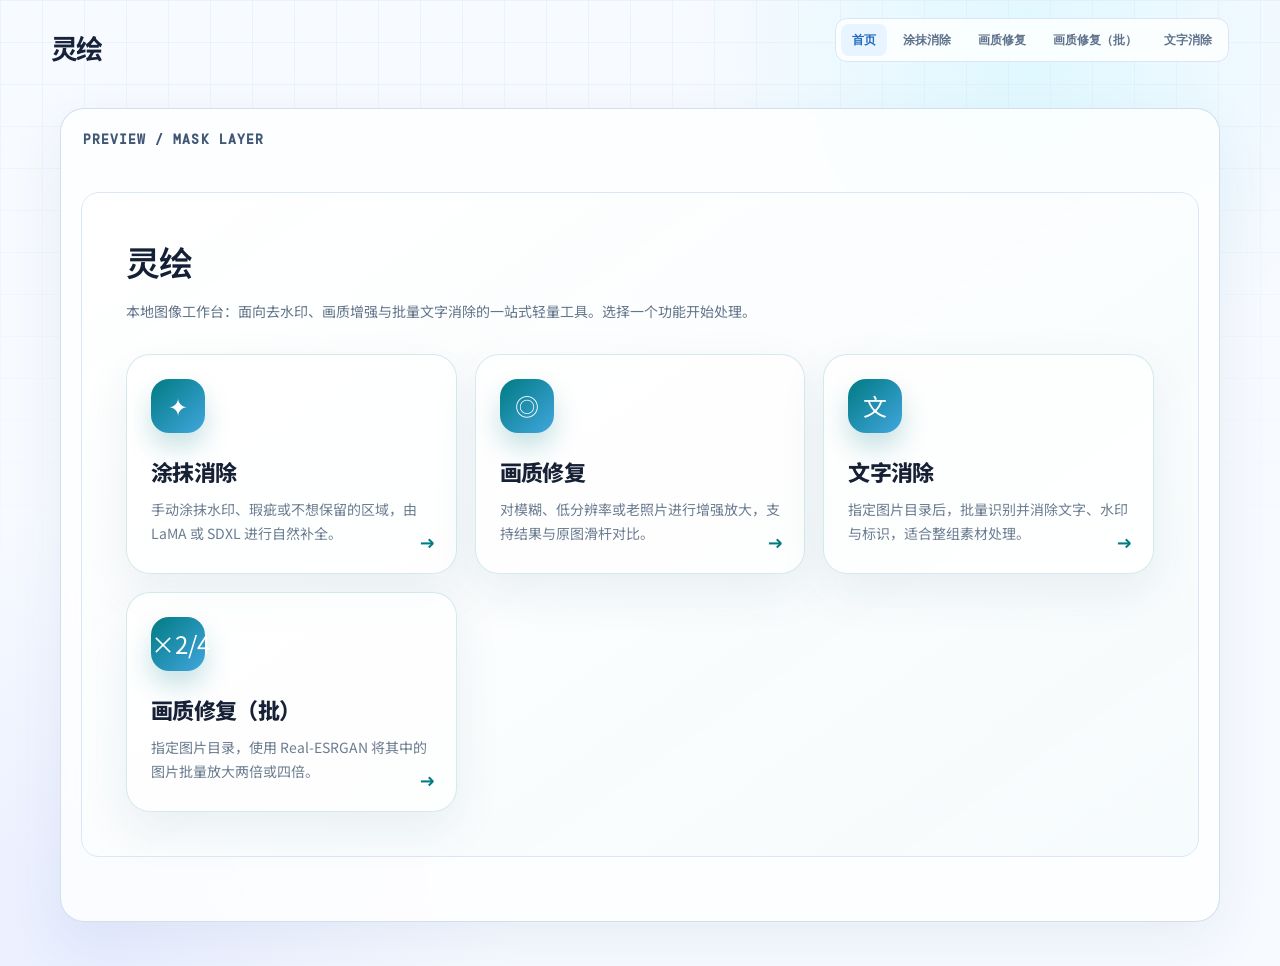
==== app/static/index.html @ d155ec32 "[feature] update Web dev" ====
<!doctype html><html lang="zh-CN"><head><meta charset="utf-8"><meta name="viewport" content="width=device-width,initial-scale=1"><title>本地图像工作台</title><style>
*{box-sizing:border-box}body{margin:0;background:#111827;color:#e5e7eb;font:14px system-ui,sans-serif}.app{max-width:1440px;margin:auto;padding:24px}h1{margin:0 0 4px}p{color:#9ca3af}.grid{display:grid;grid-template-columns:290px 1fr;gap:20px}.panel,.stage{background:#1f2937;border:1px solid #374151;border-radius:12px;padding:16px}label{display:block;margin:14px 0 6px;font-weight:600}select,input,button{width:100%;padding:9px;border-radius:7px;border:1px solid #4b5563;background:#111827;color:inherit}button{background:#2563eb;border:0;font-weight:700;cursor:pointer;margin-top:14px}button.secondary{background:#374151}.tools{display:grid;grid-template-columns:repeat(3,1fr);gap:6px}.tools button{margin:0;background:#374151}.tools button.active{background:#2563eb}.canvas-wrap{position:relative;min-height:500px;display:grid;place-items:center;background:#111827;border-radius:8px;overflow:auto}canvas{max-width:100%;max-height:70vh;touch-action:none}#mask{position:absolute}#empty{color:#6b7280}.row{display:flex;gap:8px}.row>*{flex:1}#status{min-height:20px;color:#93c5fd;margin-top:12px}.download{display:none;text-align:center;text-decoration:none;color:white;background:#059669;padding:9px;border-radius:7px;margin-top:10px}@media(max-width:760px){.grid{grid-template-columns:1fr}.canvas-wrap{min-height:350px}}
</style></head><body><main class="app"><h1>本地图像工作台</h1><p>涂抹去水印 · AI 图像修复</p><div class="grid"><aside class="panel"><label>图片</label><input id="file" type="file" accept="image/*"><label>功能</label><select id="task"><option value="inpaint">水印消除</option><option value="restore">画质修复</option></select><section id="inpaintOptions"><label>消除模型</label><select id="inpaintModel"><option value="simple-lama">simple-lama-inpainting</option><option value="sdxl">SDXL Inpainting 0.1</option></select><label>涂抹工具</label><div class="tools"><button class="active" data-tool="brush">橡皮擦</button><button data-tool="circle">圆形</button><button data-tool="rect">长方形</button></div><label>橡皮擦大小 <span id="sizeValue">36</span> px</label><input id="size" type="range" min="4" max="160" value="36"><label>SDXL 提示词（可选）</label><input id="prompt" placeholder="如：clean wall texture"><label>SDXL 步数</label><input id="steps" type="number" min="1" max="50" value="25"><button id="clear" class="secondary">清除遮罩</button></section><section id="restoreOptions" hidden><label>修复模型</label><select id="restoreModel"><option value="realesrgan">Real-ESRGAN</option><option value="gfpgan">GFPGAN（人像）</option></select><label>放大倍率</label><select id="scale"><option value="4" selected>4×</option><option value="8">8×</option></select></section><button id="run">开始处理</button><a id="download" class="download" download="result.png">下载结果</a><div id="status"></div></aside><section class="stage"><div class="canvas-wrap" id="wrap"><span id="empty">请选择一张图片</span><canvas id="image"></canvas><canvas id="mask"></canvas></div></section></div></main><script>
const $=id=>document.getElementById(id),img=$('image'),mask=$('mask'),ictx=img.getContext('2d'),mctx=mask.getContext('2d');let file,tool='brush',drawing=false,start,last,ratio=1;
$('file').onchange=e=>{file=e.target.files[0];if(!file)return;let i=new Image;i.onload=()=>{ratio=Math.min(1,1200/i.width);[img,mask].forEach(c=>{c.width=i.width*ratio;c.height=i.height*ratio});ictx.drawImage(i,0,0,img.width,img.height);mctx.clearRect(0,0,mask.width,mask.height);$('empty').hidden=true};i.src=URL.createObjectURL(file)};
document.querySelectorAll('[data-tool]').forEach(b=>b.onclick=()=>{tool=b.dataset.tool;document.querySelectorAll('[data-tool]').forEach(x=>x.classList.toggle('active',x===b))});$('size').oninput=e=>$('sizeValue').textContent=e.target.value;$('clear').onclick=()=>mctx.clearRect(0,0,mask.width,mask.height);
function pos(e){let r=mask.getBoundingClientRect(),p=e.touches?e.touches[0]:e;return{x:(p.clientX-r.left)*mask.width/r.width,y:(p.clientY-r.top)*mask.height/r.height}}function paint(a,b){mctx.strokeStyle='white';mctx.lineWidth=+$('size').value;mctx.lineCap='round';mctx.beginPath();mctx.moveTo(a.x,a.y);mctx.lineTo(b.x,b.y);mctx.stroke()}
mask.onpointerdown=e=>{if(!file)return;drawing=true;start=last=pos(e);mask.setPointerCapture(e.pointerId)};mask.onpointermove=e=>{if(!drawing)return;let p=pos(e);if(tool==='brush'){paint(last,p);last=p}};mask.onpointerup=e=>{if(!drawing)return;drawing=false;let p=pos(e);mctx.fillStyle='white';if(tool==='circle'){let r=Math.hypot(p.x-start.x,p.y-start.y);mctx.beginPath();mctx.arc(start.x,start.y,r,0,Math.PI*2);mctx.fill()}if(tool==='rect')mctx.fillRect(Math.min(start.x,p.x),Math.min(start.y,p.y),Math.abs(p.x-start.x),Math.abs(p.y-start.y))};
$('task').onchange=()=>{$('inpaintOptions').hidden=$('task').value!=='inpaint';$('restoreOptions').hidden=$('task').value!=='restore'};$('run').onclick=async()=>{if(!file)return $('status').textContent='请先选择图片';let fd=new FormData,task=$('task').value;fd.append('image',file);let url='/api/'+task;if(task==='inpaint'){fd.append('model',$('inpaintModel').value);fd.append('mask',mask.toDataURL('image/png'));fd.append('prompt',$('prompt').value);fd.append('steps',$('steps').value)}else{fd.append('model',$('restoreModel').value);fd.append('scale',$('scale').value)}$('status').textContent='正在处理，请稍候…';$('download').style.display='none';try{let r=await fetch(url,{method:'POST',body:fd});if(!r.ok)throw Error(await readErrorMessage(r));let blob=await r.blob(),u=URL.createObjectURL(blob),out=new Image;out.onload=()=>{[img,mask].forEach(c=>{c.width=out.width;c.height=out.height});ictx.drawImage(out,0,0);mctx.clearRect(0,0,mask.width,mask.height)};out.src=u;$('download').href=u;$('download').style.display='block';$('status').textContent='处理完成'}catch(e){$('status').textContent='失败：'+e.message}};
</script></body></html>

<style>
@import url('https://fonts.googleapis.com/css2?family=DM+Mono:wght@400;500&family=Noto+Sans+SC:wght@400;500;600;700&family=Space+Grotesk:wght@500;600;700&display=swap');
:root{--ink:#17233a;--muted:#75829a;--line:#dbe5f2;--paper:#f7faff;--blue:#3b82f6;--deep:#2454ba}body{background:radial-gradient(circle at 80% 6%,#dff8ff 0,transparent 21rem),radial-gradient(circle at 7% 97%,#e9eeff 0,transparent 27rem),var(--paper);color:var(--ink);font:14px 'Noto Sans SC',system-ui,sans-serif}body:before{content:'';position:fixed;inset:0;z-index:-1;opacity:.35;background-image:linear-gradient(#d7e3f2 1px,transparent 1px),linear-gradient(90deg,#d7e3f2 1px,transparent 1px);background-size:42px 42px;mask-image:linear-gradient(#000,transparent 70%)}.app{position:relative;max-width:1540px;padding:34px clamp(18px,4vw,64px) 44px}.app:before{content:'修复舱';position:absolute;top:28px;left:clamp(18px,4vw,64px);font:700 27px 'Space Grotesk','Noto Sans SC';letter-spacing:-.065em;color:var(--ink)}.app:after{content:'LOCAL IMAGE LAB  /  GPU READY';position:absolute;top:61px;left:clamp(18px,4vw,64px);font:500 10px 'DM Mono';letter-spacing:.15em;color:#6b84a4}.app>h1,.app>p{display:none}.grid{grid-template-columns:314px minmax(0,1fr);gap:24px;margin-top:74px}.panel,.stage{background:rgba(255,255,255,.78);border:1px solid rgba(206,220,239,.9);box-shadow:0 18px 55px rgba(50,89,138,.08);backdrop-filter:blur(16px)}.panel{padding:22px;border-radius:20px}.panel:before{content:'CONTROL DECK  ·  图像修复';display:block;padding-bottom:16px;border-bottom:1px solid var(--line);color:#405775;font:600 12px 'DM Mono';letter-spacing:.09em}.stage{padding:20px;border-radius:24px;min-height:650px}.stage:before{content:'PREVIEW / MASK LAYER';display:block;margin:2px 2px 17px;color:#405775;font:600 13px 'DM Mono';letter-spacing:.08em}label{margin:18px 0 8px;color:#3e4f69;font-size:12px}select,input,button{height:40px;border:1px solid #d7e2ef;border-radius:10px;background:#fff;color:var(--ink);padding:0 11px}select:focus,input:focus{outline:0;border-color:#73b6f5;box-shadow:0 0 0 3px #76bcf525}input[type=file]{padding:8px 10px;font-size:12px;color:#60718b}input[type=file]::file-selector-button{border:0;border-radius:6px;background:#eaf4ff;color:#2c6fc0;padding:4px 8px;margin-right:8px;font:600 11px 'Noto Sans SC'}.tools{gap:6px}.tools button{height:42px;margin:0;background:#fff;color:#66768e;border:1px solid #dbe5f0}.tools button.active{border-color:#8fc9f8;background:linear-gradient(135deg,#ebf8ff,#eef3ff);color:var(--deep);box-shadow:inset 0 0 0 1px #c9eaff}button{height:46px;margin-top:22px;border:0;background:linear-gradient(105deg,#2166dc,#3c9bea);box-shadow:0 10px 20px #2685dc3b;transition:.18s}button:hover{transform:translateY(-1px)}button.secondary{height:37px;margin-top:15px;background:transparent;border:1px solid #d8e4f1;color:#64748b;box-shadow:none}.canvas-wrap{min-height:570px;padding:25px;isolation:isolate;border:1px solid #dbe7f4;border-radius:17px;background:radial-gradient(circle at 50% 48%,#fff 0,#f1f8ff 90%)}.canvas-wrap:before{content:'';z-index:-1;position:absolute;width:min(82%,760px);aspect-ratio:1.5;border:1px solid #85cef0;border-radius:48%;box-shadow:0 0 0 12px #b9e6fa24,0 0 45px #67cbed45;transform:rotate(-8deg);opacity:.62}.canvas-wrap:after{content:'';z-index:-1;position:absolute;width:55%;aspect-ratio:1.6;border-top:1px solid #7596f1;border-radius:50%;transform:rotate(14deg);opacity:.7}canvas{box-shadow:0 12px 36px #345a8030}#empty{display:flex;flex-direction:column;align-items:center;gap:11px;color:#7e91aa;font-size:13px}#empty:before{content:'＋';display:grid;place-items:center;width:44px;height:44px;border:1px solid #a9d4f0;border-radius:50%;background:#f9fdff;color:#3183d8;font:300 29px 'Space Grotesk'}#status{color:#427cbd;font-size:12px}.download{border-radius:10px;background:#e6faf5;color:#078365;box-shadow:none}@media(max-width:760px){.grid{grid-template-columns:1fr;margin-top:70px}.stage{min-height:auto}.canvas-wrap{min-height:380px}.app:before{top:20px}.app:after{top:53px}}@media(prefers-reduced-motion:no-preference){.canvas-wrap:before{animation:orbit 15s ease-in-out infinite alternate}@keyframes orbit{to{transform:rotate(4deg) scale(1.04)}}}
</style>
<style>#mask,#guide{max-width:none!important;max-height:none!important}#mask{filter:grayscale(1) brightness(.5);opacity:.56}#guide{position:absolute;z-index:3;pointer-events:none;box-shadow:none}</style>
<script>const guide=document.createElement('canvas'),gctx=guide.getContext('2d');guide.id='guide';mask.after(guide);function syncLayers(){if(!img.width)return;const left=img.offsetLeft,top=img.offsetTop,width=img.clientWidth,height=img.clientHeight;[mask,guide].forEach(c=>{c.style.left=left+'px';c.style.top=top+'px';c.style.width=width+'px';c.style.height=height+'px'});guide.width=mask.width;guide.height=mask.height}function clearGuide(){gctx.clearRect(0,0,guide.width,guide.height)}function drawGuide(point){clearGuide();gctx.save();gctx.setLineDash([7,5]);gctx.lineWidth=2;gctx.strokeStyle='rgba(44,94,146,.95)';if(tool==='circle'){gctx.beginPath();gctx.arc(start.x,start.y,Math.hypot(point.x-start.x,point.y-start.y),0,Math.PI*2);gctx.stroke()}else if(tool==='rect')gctx.strokeRect(Math.min(start.x,point.x),Math.min(start.y,point.y),Math.abs(point.x-start.x),Math.abs(point.y-start.y));gctx.restore()}function commitShape(point){mctx.fillStyle='white';if(tool==='circle'){mctx.beginPath();mctx.arc(start.x,start.y,Math.hypot(point.x-start.x,point.y-start.y),0,Math.PI*2);mctx.fill()}else if(tool==='rect')mctx.fillRect(Math.min(start.x,point.x),Math.min(start.y,point.y),Math.abs(point.x-start.x),Math.abs(point.y-start.y))}$('file').onchange=e=>{file=e.target.files[0];if(!file)return;const source=new Image;source.onload=()=>{ratio=Math.min(1,1200/source.width);[img,mask].forEach(c=>{c.width=source.width*ratio;c.height=source.height*ratio});ictx.drawImage(source,0,0,img.width,img.height);mctx.clearRect(0,0,mask.width,mask.height);$('empty').hidden=true;requestAnimationFrame(syncLayers)};source.src=URL.createObjectURL(file)};mask.onpointerdown=e=>{if(!file)return;syncLayers();drawing=true;start=last=pos(e);mask.setPointerCapture(e.pointerId)};mask.onpointermove=e=>{if(!drawing)return;const point=pos(e);if(tool==='brush'){paint(last,point);last=point}else drawGuide(point)};mask.onpointerup=e=>{if(!drawing)return;drawing=false;const point=pos(e);if(tool!=='brush')commitShape(point);clearGuide()};mask.onpointercancel=()=>{drawing=false;clearGuide()};$('clear').addEventListener('click',clearGuide);window.addEventListener('resize',syncLayers);new ResizeObserver(syncLayers).observe(img);</script>
<style>.top-nav{position:fixed;z-index:20;top:18px;right:clamp(18px,4vw,64px);display:flex;gap:5px;padding:5px;border:1px solid #dce6f3;border-radius:12px;background:#ffffffc9;backdrop-filter:blur(12px)}.top-nav button{width:auto;height:32px;margin:0;padding:0 11px;border-radius:8px;background:transparent;box-shadow:none;color:#60738d;font-size:12px}.top-nav button.active{background:#e8f4ff;color:#246bc2}.stage>#file{display:block;width:100%;max-width:320px;margin:0 0 14px}.panel>label:first-child{display:none}.batch-view{display:none;max-width:650px;margin:44px auto;padding:28px;border:1px solid #dbe7f4;border-radius:18px;background:#fff}.batch-view h2{margin:0 0 8px;font:600 25px 'Space Grotesk','Noto Sans SC'}.batch-view p{color:#71839b;line-height:1.7}.batch-view label{display:block}.batch-view button{width:100%}.text-mode .panel{display:none}.text-mode .grid{grid-template-columns:1fr}.text-mode .canvas-wrap{display:none}.text-mode .batch-view{display:block}.home-mode .panel{display:none}.home-mode .grid{grid-template-columns:1fr}.home-mode .stage{max-width:820px;margin:auto}.home-mode .canvas-wrap{display:none}.home-mode .batch-view{display:block}@media(max-width:760px){.top-nav{position:static;width:max-content;margin:0 0 16px auto;flex-wrap:wrap}.app{padding-top:18px}.app:before,.app:after{position:static;display:block}.app:after{margin-top:3px}.top-nav button{padding:0 8px}}</style>
<script>const appShell=document.querySelector('.app'),stage=document.querySelector('.stage'),panel=document.querySelector('.panel'),fileInput=$('file'),batchView=document.createElement('section');batchView.className='batch-view';batchView.innerHTML='<h2 id="batchTitle">文字消除</h2><p id="batchCopy">PaddleOCR 会先识别文字区域，再由 SDXL 逐张重绘。结果将保存到所选目录的 text_removed 文件夹。</p><label for="textDirectory">图片目录</label><input id="textDirectory" placeholder="例如：D:\\images\\watermarked"><label for="textSteps">SDXL 推理步数</label><input id="textSteps" type="number" min="1" max="50" value="20"><button id="runTextRemove">开始批量文字消除</button><div id="batchStatus"></div></section>';stage.insertBefore(fileInput,wrap);stage.append(batchView);const nav=document.createElement('nav');nav.className='top-nav';nav.innerHTML='<button data-mode="home" class="active">首页</button><button data-mode="inpaint">涂抹消除</button><button data-mode="restore">画质修复</button><button data-mode="text">文字消除</button>';appShell.prepend(nav);function activate(mode){appShell.classList.toggle('text-mode',mode==='text');appShell.classList.toggle('home-mode',mode==='home');nav.querySelectorAll('button').forEach(b=>b.classList.toggle('active',b.dataset.mode===mode));if(mode==='inpaint'||mode==='restore'){$('task').value=mode==='inpaint'?'inpaint':'restore';$('task').dispatchEvent(new Event('change'));requestAnimationFrame(syncLayers)}if(mode==='home'){batchTitle.textContent='灵绘';batchCopy.textContent='本地图像工作台：面向去水印、画质增强与批量文字消除的一站式轻量工具。选择一个功能开始处理。'}else{batchTitle.textContent='文字消除';batchCopy.textContent='PaddleOCR 会先识别文字区域，再由 SDXL 逐张重绘。结果将保存到所选目录的 text_removed 文件夹。'}}nav.onclick=e=>{const mode=e.target.dataset.mode;if(mode)activate(mode)};$('runTextRemove').onclick=async()=>{const directory=$('textDirectory').value.trim(),status=$('batchStatus');if(!directory){status.textContent='请输入图片目录';return}const data=new FormData,jobId='text-'+Date.now()+'-'+Math.random().toString(16).slice(2);data.append('directory',directory);data.append('steps',$('textSteps').value);data.append('job_id',jobId);let progressSource=null;status.textContent='正在启动文字消除任务…';setTextProgress(0);try{progressSource=new EventSource('/api/progress/'+encodeURIComponent(jobId));progressSource.onmessage=event=>{const state=JSON.parse(event.data);status.textContent=state.message;setTextProgress(state.percent||0);if(state.done)progressSource.close()};const response=await fetch('/api/text-remove',{method:'POST',body:data});if(!response.ok)throw Error(await readErrorMessage(response));const body=await response.json();status.textContent=`已重绘 ${body.processed} 张，跳过 ${body.no_text} 张（无文字）。输出：${body.output}`+(body.failures.length?`；失败 ${body.failures.length} 张`:'');setTextProgress(100)}catch(error){status.textContent='处理失败：'+error.message;document.querySelector('.text-progress')?.classList.add('is-error')}finally{if(progressSource)progressSource.close()}};</script>
<style>.app:before{content:'灵绘'}.app:after{display:none}</style>
<script>document.title='灵绘';const favicon=document.createElement('link');favicon.rel='icon';favicon.type='image/svg+xml';favicon.href='/static/favicon.svg';document.head.append(favicon);</script>
<style>.canvas-wrap{background:#f4f7fb!important}.canvas-wrap:before,.canvas-wrap:after{display:none}.restore-original{width:100%;height:37px;margin-top:10px;border:1px solid #d8e4f1;border-radius:10px;background:transparent;color:#64748b;box-shadow:none;font-weight:600;cursor:pointer}.restore-original:hover{background:#f1f7ff;color:#3873bd}</style>
<script>let initialImage=null,maskHistory=[];$('steps').value=20;const restoreOriginal=document.createElement('button');restoreOriginal.type='button';restoreOriginal.className='restore-original';restoreOriginal.textContent='恢复原图';$('run').insertAdjacentElement('afterend',restoreOriginal);function loadOriginal(selected){file=selected;if(!file)return;const source=new Image;source.onload=()=>{ratio=Math.min(1,1200/source.width);initialImage=source;[img,mask].forEach(c=>{c.width=source.width*ratio;c.height=source.height*ratio});ictx.clearRect(0,0,img.width,img.height);ictx.drawImage(source,0,0,img.width,img.height);mctx.clearRect(0,0,mask.width,mask.height);maskHistory=[];$('empty').hidden=true;requestAnimationFrame(syncLayers)};source.src=URL.createObjectURL(file)};$('file').onchange=e=>loadOriginal(e.target.files[0]);restoreOriginal.onclick=()=>{if(!initialImage)return;[img,mask].forEach(c=>{c.width=initialImage.width*ratio;c.height=initialImage.height*ratio});ictx.clearRect(0,0,img.width,img.height);ictx.drawImage(initialImage,0,0,img.width,img.height);mctx.clearRect(0,0,mask.width,mask.height);maskHistory=[];clearGuide();requestAnimationFrame(syncLayers);$('status').textContent='已恢复到最初上传的图片。'};mask.onpointerdown=e=>{if(!file)return;syncLayers();maskHistory.push(mctx.getImageData(0,0,mask.width,mask.height));drawing=true;start=last=pos(e);mask.setPointerCapture(e.pointerId)};mask.onpointermove=e=>{if(!drawing)return;const point=pos(e);if(tool==='brush'){paint(last,point);last=point}else drawGuide(point)};mask.onpointerup=e=>{if(!drawing)return;drawing=false;const point=pos(e);if(tool!=='brush')commitShape(point);clearGuide()};mask.onpointercancel=()=>{drawing=false;maskHistory.pop();clearGuide()};document.addEventListener('keydown',e=>{if(!(e.metaKey||e.ctrlKey)||e.key.toLowerCase()!=='z'||e.target.matches('input,textarea,select'))return;if(!maskHistory.length)return;e.preventDefault();mctx.putImageData(maskHistory.pop(),0,0);clearGuide();$('status').textContent='已撤销上一次涂抹。'});</script>
<style>:root{--teal:#007b82;--paper:#fafaff;--line:#e7e9f3}body{background:var(--paper);color:#1c2738}.app{max-width:none;padding:0 4.5vw 36px}.app:before{position:static;display:inline-block;margin:25px 34px 18px 0;color:#007b82;font:700 27px 'Space Grotesk','Noto Sans SC'}.top-nav{position:static;display:inline-flex;vertical-align:middle;padding:0;border:0;background:transparent;backdrop-filter:none}.top-nav button{height:64px;padding:0 15px;border-radius:0;font-size:14px;font-weight:700}.top-nav button.active{background:transparent;color:var(--teal);box-shadow:inset 0 -2px var(--teal)}.grid{grid-template-columns:minmax(0,1fr) 300px;gap:30px;margin-top:0;border-top:1px solid var(--line);padding-top:38px;max-width:1160px;margin-left:auto;margin-right:auto}.stage{grid-column:1;grid-row:1;min-height:720px;padding:0;border:0;box-shadow:none;background:transparent;overflow:visible}.stage:before{display:none}.stage>#file{max-width:100%;height:54px;margin:0 0 22px;border:1px dashed #b9c4d3;background:#fff;border-radius:13px}.canvas-wrap{min-height:610px;padding:42px;border:1px solid #edf0f7;border-radius:18px;background-color:#fcfcff!important;background-image:radial-gradient(#dfe7f1 1px,transparent 1px)!important;background-size:20px 20px!important}.panel{grid-column:2;grid-row:1;align-self:start;padding:0;border:0;box-shadow:none;background:transparent}.panel:before{display:none}.panel label{font-size:13px;font-weight:700;color:#172136;margin:0 0 9px}.panel>select,.panel>input,.panel section{margin-bottom:20px}.panel select,.panel input:not([type=range]){height:50px;border-radius:12px;background:#f4f6ff;border-color:#e7eaf4}.tools{grid-template-columns:1fr}.tools button{height:43px;text-align:left;padding-left:15px}.tools button.active{background:var(--teal);color:#fff;border-color:var(--teal)}button,.run{background:var(--teal)!important;box-shadow:0 7px 14px #007b8228!important;border-radius:12px}.restore-original{background:#fff!important;box-shadow:none!important}.stage-note{display:none}.download{background:#e8f8f7;color:var(--teal)}.text-mode .grid,.home-mode .grid{max-width:1160px}.batch-view{max-width:760px;margin:28px auto;padding:32px;border-radius:18px;box-shadow:0 6px 22px #17213608}.batch-view button{background:var(--teal)!important}.home-mode .stage{max-width:900px}.home-mode .batch-view{min-height:330px;padding-top:80px}@media(max-width:850px){.app{padding:0 18px}.app:before{margin-right:10px}.top-nav{display:flex;width:100%;overflow:auto}.top-nav button{height:48px;white-space:nowrap}.grid{grid-template-columns:1fr;padding-top:20px}.stage,.panel{grid-column:1}.panel{grid-row:2}.canvas-wrap{min-height:420px}}</style>
<style>.grid{min-height:calc(100vh - 116px)}.tools{position:absolute;z-index:8;left:14px;top:110px;width:62px;display:grid!important;padding:8px;background:#fff;border:1px solid var(--line);border-radius:15px;box-shadow:0 10px 24px #23374b14}.tools button{width:46px!important;padding:0!important;text-align:center!important;font-size:0}.tools button:before{font-size:20px}.tools button[data-tool=brush]:before{content:'✦'}.tools button[data-tool=circle]:before{content:'○'}.tools button[data-tool=rect]:before{content:'□'}.panel{padding:24px;background:#fff;border:1px solid var(--line);border-radius:16px}.text-mode .stage{grid-column:1/-1}.text-mode .batch-view{max-width:none;min-height:650px;margin:0;display:grid!important;grid-template-columns:minmax(0,1fr) 330px;grid-template-rows:auto auto auto 1fr auto;column-gap:30px}.text-mode .batch-view h2,.text-mode .batch-view p,.text-mode .batch-view label,.text-mode .batch-view input,.text-mode .batch-view button{grid-column:1}.text-mode #batchStatus{grid-column:2;grid-row:1/6;padding:46px 22px;background:#f3f3f6;border-radius:14px;color:#377e83;font:13px 'DM Mono',monospace;white-space:pre-wrap}.app:has(.top-nav button[data-mode=restore].active) .stage:before{content:'画质修复';display:block;margin:0 0 24px;font:700 36px 'Space Grotesk','Noto Sans SC';color:#172136}.app:has(.top-nav button[data-mode=restore].active) .canvas-wrap{background-image:none!important;background:#fff!important}.app:has(.top-nav button[data-mode=restore].active) .panel section label{display:block;padding:15px;margin:9px 0;border:1px solid var(--line);border-radius:12px}@media(max-width:850px){.tools{top:auto;bottom:12px;left:50%;transform:translateX(-50%);display:flex!important;width:auto}.text-mode .batch-view{grid-template-columns:1fr}.text-mode #batchStatus{grid-column:1;grid-row:auto;min-height:180px}}</style>
<script>document.currentScript.previousElementSibling.remove();document.currentScript.previousElementSibling.remove();</script>
<link rel="stylesheet" href="/static/stitch-theme.css">
<style>
.restore-compare{position:relative;display:none;width:min(100%,980px);margin:auto;overflow:hidden;border-radius:18px;background:#fff;box-shadow:0 18px 45px rgba(19,27,46,.12);user-select:none;touch-action:none}
.restore-compare.is-visible{display:block}
.restore-compare img{display:block;width:100%;height:auto;pointer-events:none}
.restore-compare__after{position:absolute;inset:0;width:50%;overflow:hidden;border-right:3px solid var(--lh-primary,#247fc0)}
.restore-compare__after img{width:100%;height:100%;object-fit:cover;max-width:none}
.restore-compare__handle{position:absolute;top:0;bottom:0;left:50%;width:0;display:flex;align-items:center;justify-content:center;color:#fff;transform:translateX(-1.5px);cursor:ew-resize}
.restore-compare__knob{display:grid;place-items:center;width:44px;height:44px;border-radius:50%;background:var(--lh-primary,#247fc0);box-shadow:0 8px 22px rgba(36,127,192,.28);font:700 18px system-ui}
.restore-compare__label{position:absolute;bottom:14px;padding:6px 10px;border-radius:999px;background:rgba(19,27,46,.72);color:#fff;font:600 12px 'Noto Sans SC',system-ui}
.restore-compare__label--before{left:14px}.restore-compare__label--after{right:14px;background:rgba(36,127,192,.82)}
.restore-compare__range{position:absolute;inset:0;width:100%;height:100%;opacity:0;cursor:ew-resize}
.restore-compare-active #image,.restore-compare-active #mask,.restore-compare-active #guide{display:none!important}
@media(max-width:800px){.restore-compare{border-radius:14px}.restore-compare__knob{width:38px;height:38px}.restore-compare__label{font-size:11px}}
</style>
<script>
(() => {
  const compare = document.createElement('div');
  compare.className = 'restore-compare';
  compare.innerHTML = '<img class="restore-compare__before" alt="原图"><div class="restore-compare__after"><img alt="修复后"></div><span class="restore-compare__label restore-compare__label--before">原图</span><span class="restore-compare__label restore-compare__label--after">修复后</span><div class="restore-compare__handle"><span class="restore-compare__knob">↔</span></div><input class="restore-compare__range" type="range" min="0" max="100" value="50" aria-label="对比原图和修复后图片">';
  wrap.append(compare);

  const before = compare.querySelector('.restore-compare__before');
  const afterWrap = compare.querySelector('.restore-compare__after');
  const after = afterWrap.querySelector('img');
  const handle = compare.querySelector('.restore-compare__handle');
  const range = compare.querySelector('.restore-compare__range');
  let originalUrl = '';

  function setComparePosition(value) {
    const pos = Math.max(0, Math.min(100, Number(value)));
    afterWrap.style.width = pos + '%';
    handle.style.left = pos + '%';
    range.value = pos;
  }

  function hideCompare() {
    compare.classList.remove('is-visible');
    wrap.classList.remove('restore-compare-active', 'has-image');
  }

  function showCompare(beforeUrl, afterUrl) {
    before.src = beforeUrl;
    after.src = afterUrl;
    compare.classList.add('is-visible');
    wrap.classList.add('restore-compare-active');
    setComparePosition(50);
  }

  function rememberOriginalUrl(selected) {
    if (originalUrl) URL.revokeObjectURL(originalUrl);
    originalUrl = selected ? URL.createObjectURL(selected) : '';
  }

  const previousLoadOriginal = window.loadOriginal;
  if (typeof previousLoadOriginal === 'function') {
    window.loadOriginal = selected => {
      hideCompare();
      rememberOriginalUrl(selected);
      previousLoadOriginal(selected);
    };
    fileInput.onchange = e => window.loadOriginal(e.target.files[0]);
  }

  range.addEventListener('input', e => setComparePosition(e.target.value));
  compare.addEventListener('pointerdown', event => {
    const rect = compare.getBoundingClientRect();
    const move = pointer => setComparePosition(((pointer.clientX - rect.left) / rect.width) * 100);
    move(event);
    compare.setPointerCapture(event.pointerId);
  });
  compare.addEventListener('pointermove', event => {
    if (!compare.hasPointerCapture(event.pointerId)) return;
    const rect = compare.getBoundingClientRect();
    setComparePosition(((event.clientX - rect.left) / rect.width) * 100);
  });
  compare.addEventListener('pointerup', event => {
    if (compare.hasPointerCapture(event.pointerId)) compare.releasePointerCapture(event.pointerId);
  });

  const baseRun = $('run').onclick;
  $('run').onclick = async () => {
    if ($('task').value !== 'restore') {
      hideCompare();
      return baseRun();
    }
    if (!file) return $('status').textContent = '请先选择图片';
    const data = new FormData();
    data.append('image', file);
    data.append('model', $('restoreModel').value);
    data.append('scale', $('scale').value);
    $('status').textContent = '正在修复，请稍候…';
    $('download').style.display = 'none';
    try {
      const response = await fetch('/api/restore', {method: 'POST', body: data});
      if (!response.ok) throw Error(await readErrorMessage(response));
      const blob = await response.blob();
      const resultUrl = URL.createObjectURL(blob);
      const beforeUrl = originalUrl || URL.createObjectURL(file);
      showCompare(beforeUrl, resultUrl);
      $('download').href = resultUrl;
      $('download').style.display = 'block';
      $('status').textContent = '修复完成，可拖动滑杆对比原图。';
    } catch (error) {
      $('status').textContent = '失败：' + error.message;
    }
  };

  document.querySelector('.top-nav')?.addEventListener('click', event => {
    if (event.target.dataset.mode !== 'restore') hideCompare();
  });
  restoreOriginal?.addEventListener('click', hideCompare);
})();
</script>

<style id="lh-responsive-preview-and-batch-restore-style">
/* Let the preview follow the image aspect ratio instead of clipping it into a
   fixed-height viewport. The intrinsic canvas size is still capped by the
   loader, so mask coordinates and browser memory usage remain predictable. */
.canvas-wrap{
  height:auto!important;
  min-height:clamp(360px,62vh,610px)!important;
  max-height:none!important;
  overflow:visible!important;
}
.canvas-wrap.has-image{
  min-height:0!important;
  height:auto!important;
  max-height:none!important;
  overflow:visible!important;
  align-content:start!important;
}
.canvas-wrap.has-image #image,
.canvas-wrap.has-image #mask,
.canvas-wrap.has-image #guide{
  max-width:100%!important;
  max-height:none!important;
  height:auto;
}
.canvas-wrap.has-image .restore-compare{
  width:100%!important;
  max-width:none!important;
}
.restore-batch-mode .grid{grid-template-columns:1fr;max-width:1160px}
.restore-batch-mode .panel,
.restore-batch-mode .canvas-wrap,
.restore-batch-mode .batch-view,
.restore-batch-mode .stage>#file{display:none!important}
.restore-batch-mode .stage{grid-column:1;min-height:auto}
.quality-batch-view{display:none;max-width:820px;margin:28px auto;padding:32px;border:1px solid var(--line);border-radius:18px;background:#fff;box-shadow:0 6px 22px #17213608}
.restore-batch-mode .quality-batch-view{display:block}
.quality-batch-view h2{margin:0 0 8px;font-size:28px}
.quality-batch-view p{color:#71839b;line-height:1.7}
.quality-batch-view button{width:100%;background:var(--teal)!important}
.quality-batch-scales{display:grid;grid-template-columns:1fr 1fr;gap:10px;margin:8px 0 18px}
.quality-batch-scales button{height:42px;margin:0!important;background:#f2f6f8!important;color:#607080!important;box-shadow:none!important;border:1px solid #dce5ea!important}
.quality-batch-scales button.active{background:var(--teal)!important;color:#fff!important;border-color:var(--teal)!important}
.quality-batch-progress{height:8px;margin:20px 0 12px;overflow:hidden;border-radius:999px;background:#e7eef4}
.quality-batch-progress>span{display:block;width:0;height:100%;border-radius:inherit;background:linear-gradient(90deg,#007b82,#42a6df);transition:width .2s}
#qualityBatchStatus{min-height:44px;color:#377e83;white-space:pre-wrap}
@media(max-width:850px){.canvas-wrap{min-height:360px!important}.quality-batch-view{padding:24px}}
</style>
<script id="lh-batch-quality-restore">
(() => {
  const restoreButton = document.querySelector('.top-nav button[data-mode="restore"]');
  if (!restoreButton || document.querySelector('.top-nav button[data-mode="restore-batch"]')) return;

  const navButton = document.createElement('button');
  navButton.dataset.mode = 'restore-batch';
  navButton.textContent = '画质修复（批）';
  restoreButton.after(navButton);

  const view = document.createElement('section');
  view.className = 'quality-batch-view';
  view.innerHTML = `
    <h2>画质修复（批）</h2>
    <p>处理目录第一层中的所有图片，使用 Real-ESRGAN 放大 2 倍或 4 倍。结果保存到原目录下对应倍率的文件夹。</p>
    <label for="qualityBatchDirectory">图片目录</label>
    <input id="qualityBatchDirectory" placeholder="例如：D:\\images\\low-resolution">
    <label>放大倍率</label>
    <div class="quality-batch-scales">
      <button type="button" data-scale="2">×2 修复</button>
      <button type="button" data-scale="4" class="active">×4 修复</button>
    </div>
    <button id="runQualityBatch" type="button">开始批量 ×4 修复</button>
    <div class="quality-batch-progress"><span></span></div>
    <div id="qualityBatchStatus"></div>`;
  stage.append(view);

  const setMode = enabled => {
    appShell.classList.toggle('restore-batch-mode', enabled);
    if (enabled) {
      appShell.classList.remove('home-mode', 'text-mode');
      document.querySelectorAll('.top-nav button').forEach(button =>
        button.classList.toggle('active', button === navButton));
    }
  };
  navButton.addEventListener('click', () => requestAnimationFrame(() => setMode(true)));
  document.querySelector('.top-nav').addEventListener('click', event => {
    if (event.target !== navButton) setMode(false);
  });

  const progressBar = view.querySelector('.quality-batch-progress span');
  const status = view.querySelector('#qualityBatchStatus');
  const runButton = view.querySelector('#runQualityBatch');
  let selectedScale = 4;
  view.querySelector('.quality-batch-scales').addEventListener('click', event => {
    const button = event.target.closest('button[data-scale]');
    if (!button) return;
    selectedScale = Number(button.dataset.scale);
    view.querySelectorAll('.quality-batch-scales button').forEach(item =>
      item.classList.toggle('active', item === button));
    runButton.textContent = `开始批量 ×${selectedScale} 修复`;
  });
  runButton.addEventListener('click', async () => {
    const directory = view.querySelector('#qualityBatchDirectory').value.trim();
    if (!directory) { status.textContent = '请输入图片目录'; return; }
    const data = new FormData();
    const jobId = 'restore-batch-' + Date.now() + '-' + Math.random().toString(16).slice(2);
    data.append('directory', directory);
    data.append('scale', String(selectedScale));
    data.append('job_id', jobId);
    progressBar.style.width = '0%';
    status.textContent = `正在启动 Real-ESRGAN ×${selectedScale} 批量修复…`;
    let events;
    try {
      events = new EventSource('/api/progress/' + encodeURIComponent(jobId));
      events.onmessage = event => {
        const state = JSON.parse(event.data);
        status.textContent = state.message;
        progressBar.style.width = (state.percent || 0) + '%';
        if (state.done) events.close();
      };
      const response = await fetch('/api/restore-batch', {method:'POST', body:data});
      if (!response.ok) throw Error(await readErrorMessage(response));
      const body = await response.json();
      progressBar.style.width = '100%';
      status.textContent = `完成：成功 ${body.processed} 张，失败 ${body.failures.length} 张。\n输出：${body.output}`;
    } catch (error) {
      status.textContent = '处理失败：' + error.message;
    } finally {
      events?.close();
    }
  });
})();
</script>
<style>
.restore-compare__after img{position:absolute;top:0;left:0;width:auto;height:100%;max-width:none;object-fit:contain}
.canvas-wrap.restore-compare-active #image,.canvas-wrap.restore-compare-active #mask,.canvas-wrap.restore-compare-active #guide{display:none!important}
</style>
<script>
(() => {
  let currentMode = $('task').value || 'inpaint';

  function resetPreviewForModeSwitch() {
    file = null;
    initialImage = null;
    maskHistory = [];
    fileInput.value = '';
    [img, mask].forEach(canvas => {
      canvas.width = 0;
      canvas.height = 0;
      canvas.removeAttribute('style');
    });
    if (typeof clearGuide === 'function') clearGuide();
    ictx.clearRect(0, 0, img.width, img.height);
    mctx.clearRect(0, 0, mask.width, mask.height);
    wrap.classList.remove('restore-compare-active', 'has-image');
    document.querySelector('.restore-compare')?.classList.remove('is-visible');
    $('empty').hidden = false;
    $('download').style.display = 'none';
    $('status').textContent = '';
  }

  document.querySelector('.top-nav')?.addEventListener('click', event => {
    const mode = event.target.dataset.mode;
    if (mode !== 'inpaint' && mode !== 'restore') return;
    const nextMode = mode === 'restore' ? 'restore' : 'inpaint';
    if (nextMode === currentMode) return;
    currentMode = nextMode;
    resetPreviewForModeSwitch();
  }, true);
})();
</script>

<script>
async function readErrorMessage(response) {
  const text = await response.text();
  try {
    const body = JSON.parse(text);
    return body.detail || body.message || text;
  } catch (_) {
    return text || response.statusText || `HTTP ${response.status}`;
  }
}
</script>
<style>
.app.text-mode .stage > #file{display:none!important}
.text-mode .batch-view button{margin-bottom:22px!important}
.text-progress{grid-column:1;display:none;height:14px;margin:4px 0 18px;border-radius:999px;background:#e7edf4;overflow:hidden;border:1px solid rgba(0,123,130,.15)}
.text-progress.is-visible{display:block}
.text-progress.is-error .text-progress__bar{background:#d84b4b}
.text-progress__bar{width:0%;height:100%;border-radius:inherit;background:linear-gradient(90deg,#007b82,#42a6df);transition:width .35s ease}
</style>
<script>
const textProgress=document.createElement('div');
textProgress.className='text-progress';
textProgress.innerHTML='<div class="text-progress__bar"></div>';
$('batchStatus').insertAdjacentElement('beforebegin',textProgress);
function setTextProgress(percent){textProgress.classList.add('is-visible');textProgress.classList.remove('is-error');textProgress.querySelector('.text-progress__bar').style.width=Math.max(0,Math.min(100,Number(percent)||0))+'%'}
</script>




<style>
.canvas-wrap{
  --upload-teal:#007b82;
  --upload-blue:#42a6df;
  position:relative!important;
  overflow:hidden!important;
  background:
    radial-gradient(circle at 50% 34%,rgba(66,166,223,.13),transparent 32%),
    linear-gradient(145deg,#fbfdff 0%,#f4f8fc 52%,#eef6f7 100%)!important;
  background-size:auto!important;
}
.canvas-wrap:before{
  content:''!important;
  display:block!important;
  position:absolute!important;
  z-index:0!important;
  width:min(58%,520px)!important;
  aspect-ratio:1.7!important;
  border:1px solid rgba(0,123,130,.24)!important;
  border-radius:999px!important;
  background:linear-gradient(90deg,rgba(255,255,255,.08),rgba(66,166,223,.08))!important;
  box-shadow:0 0 0 18px rgba(66,166,223,.04),0 32px 90px rgba(36,127,192,.16)!important;
  transform:rotate(-10deg)!important;
  opacity:.9!important;
}
.canvas-wrap:after{
  content:'LING HUI IMAGE DROP'!important;
  display:block!important;
  position:absolute!important;
  z-index:0!important;
  left:32px!important;
  bottom:24px!important;
  color:rgba(0,123,130,.22)!important;
  font:700 12px 'DM Mono',monospace!important;
  letter-spacing:.22em!important;
  width:auto!important;
  aspect-ratio:auto!important;
  border:0!important;
  transform:none!important;
  opacity:1!important;
}
#empty{
  position:relative!important;
  z-index:1!important;
  width:min(72%,430px)!important;
  min-height:210px!important;
  display:flex!important;
  flex-direction:column!important;
  align-items:center!important;
  justify-content:center!important;
  gap:14px!important;
  padding:30px 34px!important;
  border:1px solid rgba(0,123,130,.18)!important;
  border-radius:26px!important;
  background:rgba(255,255,255,.74)!important;
  box-shadow:0 22px 60px rgba(24,57,94,.12),inset 0 1px rgba(255,255,255,.9)!important;
  backdrop-filter:blur(12px)!important;
  color:#50647c!important;
  font-size:18px!important;
  font-weight:700!important;
}
#empty:before{
  display:grid!important;
  place-items:center!important;
  width:66px!important;
  height:66px!important;
  border:0!important;
  border-radius:22px!important;
  background:linear-gradient(135deg,var(--upload-teal),var(--upload-blue))!important;
  box-shadow:0 15px 28px rgba(0,123,130,.24)!important;
  color:white!important;
  content:'＋'!important;
  font:300 42px 'Space Grotesk','Noto Sans SC',sans-serif!important;
}
#empty:after{
  content:'拖入或选择图片开始修复'!important;
  margin-top:-5px!important;
  color:#8a9aab!important;
  font-size:12px!important;
  font-weight:600!important;
}
.canvas-wrap.has-image{
  padding:0!important;
  border-color:transparent!important;
  background:transparent!important;
  box-shadow:none!important;
}
.canvas-wrap.has-image:before,
.canvas-wrap.has-image:after,
.canvas-wrap.has-image #empty{
  display:none!important;
}
.canvas-wrap.has-image canvas{
  box-shadow:none!important;
}
</style>
<script>
(() => {
  const markPreviewLoaded = () => wrap.classList.toggle('has-image', !!file && !!img.width);
  const previousLoadOriginal = window.loadOriginal;
  if (typeof previousLoadOriginal === 'function' && !previousLoadOriginal.__lhMarked) {
    const wrapped = selected => {
      previousLoadOriginal(selected);
      const wait = () => {
        markPreviewLoaded();
        if (selected && !img.width) requestAnimationFrame(wait);
      };
      requestAnimationFrame(wait);
    };
    wrapped.__lhMarked = true;
    window.loadOriginal = wrapped;
  }
  fileInput.addEventListener('change', () => {
    const wait = () => {
      markPreviewLoaded();
      if (file && !img.width) requestAnimationFrame(wait);
    };
    requestAnimationFrame(wait);
  });
  restoreOriginal?.addEventListener('click', () => requestAnimationFrame(markPreviewLoaded));
})();
</script>

<style id="lh-drop-upload-style">
.stage > #file,
#file{
  position:absolute!important;
  width:1px!important;
  height:1px!important;
  padding:0!important;
  margin:0!important;
  overflow:hidden!important;
  clip:rect(0 0 0 0)!important;
  clip-path:inset(50%)!important;
  white-space:nowrap!important;
  border:0!important;
  opacity:0!important;
  pointer-events:none!important;
}
.canvas-wrap{
  cursor:pointer;
  transition:border-color .18s ease,box-shadow .18s ease,transform .18s ease;
}
.canvas-wrap.has-image{
  cursor:crosshair;
}
.canvas-wrap.is-dragging{
  border-color:rgba(0,123,130,.62)!important;
  box-shadow:0 24px 70px rgba(0,123,130,.16)!important;
  transform:translateY(-1px);
}
.canvas-wrap.is-dragging #empty:after{
  content:'松开鼠标，导入图片'!important;
  color:#007b82!important;
}
</style>
<script id="lh-drop-upload">
(() => {
  const isImageFile = item => item && item.type && item.type.startsWith('image/');
  const uploadFromFile = selected => {
    if (!selected || !isImageFile(selected)) return;
    const transfer = new DataTransfer();
    transfer.items.add(selected);
    fileInput.files = transfer.files;
    fileInput.dispatchEvent(new Event('change', { bubbles: true }));
  };
  const shouldOpenPicker = event => {
    if (appShell.classList.contains('text-mode') || appShell.classList.contains('home-mode')) return false;
    if (!file) return event.target === wrap || event.target === $('empty') || event.target === img;
    return false;
  };
  wrap.addEventListener('click', event => {
    if (!shouldOpenPicker(event)) return;
    event.preventDefault();
    fileInput.click();
  });
  ['dragenter','dragover'].forEach(type => wrap.addEventListener(type, event => {
    if (appShell.classList.contains('text-mode') || appShell.classList.contains('home-mode')) return;
    event.preventDefault();
    wrap.classList.add('is-dragging');
  }));
  ['dragleave','dragend'].forEach(type => wrap.addEventListener(type, event => {
    if (!wrap.contains(event.relatedTarget)) wrap.classList.remove('is-dragging');
  }));
  wrap.addEventListener('drop', event => {
    if (appShell.classList.contains('text-mode') || appShell.classList.contains('home-mode')) return;
    event.preventDefault();
    wrap.classList.remove('is-dragging');
    const selected = [...event.dataTransfer.files].find(isImageFile);
    uploadFromFile(selected);
  });
})();
</script>


<script id="lh-preview-state-guard">
(() => {
  const syncPreviewImageState = () => {
    const hasCanvasImage = !!file && !!img.width && !!img.height && document.getElementById('empty').hidden && !appShell.classList.contains('text-mode') && !appShell.classList.contains('home-mode');
    wrap.classList.toggle('has-image', hasCanvasImage);
  };
  const schedulePreviewSync = () => {
    requestAnimationFrame(() => {
      syncPreviewImageState();
      requestAnimationFrame(syncPreviewImageState);
    });
  };
  const imageWidth = Object.getOwnPropertyDescriptor(HTMLCanvasElement.prototype, 'width');
  const imageHeight = Object.getOwnPropertyDescriptor(HTMLCanvasElement.prototype, 'height');
  if (imageWidth?.set && imageHeight?.set && !img.__lhPreviewGuarded) {
    Object.defineProperty(img, 'width', {
      get(){ return imageWidth.get.call(this); },
      set(value){ imageWidth.set.call(this, value); schedulePreviewSync(); }
    });
    Object.defineProperty(img, 'height', {
      get(){ return imageHeight.get.call(this); },
      set(value){ imageHeight.set.call(this, value); schedulePreviewSync(); }
    });
    img.__lhPreviewGuarded = true;
  }
  fileInput.addEventListener('change', schedulePreviewSync);
  restoreOriginal?.addEventListener('click', schedulePreviewSync);
  $('run')?.addEventListener('click', () => setTimeout(schedulePreviewSync, 0));
  new MutationObserver(schedulePreviewSync).observe($('empty'), { attributes:true, attributeFilter:['hidden'] });
  schedulePreviewSync();
})();
</script>




<style id="lh-preview-controls-style">
.canvas-wrap{
  height:610px!important;
  min-height:610px!important;
  max-height:610px!important;
  overflow:auto!important;
  align-content:center!important;
  justify-content:center!important;
}
.canvas-wrap:not(.has-image) canvas,
.canvas-wrap:not(.has-image) #guide{
  display:none!important;
}
.canvas-wrap.has-image #image,
.canvas-wrap.has-image #mask,
.canvas-wrap.has-image #guide{
  transform:scale(var(--preview-zoom,1));
  transform-origin:center center;
}
.canvas-wrap.has-image .restore-compare{
  transform:scale(var(--preview-zoom,1));
  transform-origin:center center;
}
.preview-reset{
  position:absolute;
  z-index:14;
  top:14px;
  right:14px;
  display:none;
  width:auto!important;
  height:34px!important;
  margin:0!important;
  padding:0 13px!important;
  border:1px solid rgba(0,123,130,.2)!important;
  border-radius:999px!important;
  background:rgba(255,255,255,.86)!important;
  color:#007b82!important;
  box-shadow:0 8px 22px rgba(26,60,93,.12)!important;
  backdrop-filter:blur(10px);
  font:700 12px 'Noto Sans SC',system-ui!important;
}
.canvas-wrap.has-image .preview-reset{
  display:inline-flex;
  align-items:center;
  justify-content:center;
}
.text-mode .preview-reset,
.home-mode .preview-reset{
  display:none!important;
}
.zoom-hint{
  position:absolute;
  z-index:13;
  right:14px;
  bottom:14px;
  display:none;
  padding:5px 9px;
  border-radius:999px;
  background:rgba(255,255,255,.78);
  color:#6f8093;
  box-shadow:0 6px 18px rgba(26,60,93,.08);
  font:600 11px 'Noto Sans SC',system-ui;
  pointer-events:none;
}
.canvas-wrap.has-image .zoom-hint{display:block}
@media(max-width:850px){.canvas-wrap{height:440px!important;min-height:440px!important;max-height:440px!important}}
</style>
<script id="lh-preview-controls">
(() => {
  let previewZoom = 1;
  const resetBtn = document.createElement('button');
  resetBtn.type = 'button';
  resetBtn.className = 'preview-reset';
  resetBtn.textContent = '重置';
  const zoomHint = document.createElement('span');
  zoomHint.className = 'zoom-hint';
  zoomHint.textContent = '滚轮缩放 100%';
  wrap.append(resetBtn, zoomHint);

  const applyZoom = value => {
    previewZoom = Math.max(.35, Math.min(4, value));
    wrap.style.setProperty('--preview-zoom', previewZoom.toFixed(2));
    zoomHint.textContent = `滚轮缩放 ${Math.round(previewZoom * 100)}%`;
    if (typeof syncLayers === 'function') requestAnimationFrame(syncLayers);
  };

  const resetPreviewToEmpty = () => {
    file = null;
    if (typeof initialImage !== 'undefined') initialImage = null;
    if (typeof maskHistory !== 'undefined') maskHistory = [];
    fileInput.value = '';
    [img, mask, guide].forEach(canvas => {
      if (!canvas) return;
      canvas.width = 0;
      canvas.height = 0;
      canvas.removeAttribute('style');
    });
    if (typeof clearGuide === 'function') clearGuide();
    document.querySelector('.restore-compare')?.classList.remove('is-visible');
    wrap.classList.remove('has-image','restore-compare-active','is-dragging');
    document.getElementById('empty').hidden = false;
    document.getElementById('download').style.display = 'none';
    document.getElementById('status').textContent = '';
    applyZoom(1);
  };

  resetBtn.addEventListener('click', event => {
    event.preventDefault();
    event.stopPropagation();
    resetPreviewToEmpty();
  });

  wrap.addEventListener('wheel', event => {
    if (!wrap.classList.contains('has-image')) return;
    if (appShell.classList.contains('text-mode') || appShell.classList.contains('home-mode')) return;
    event.preventDefault();
    const direction = event.deltaY < 0 ? 1 : -1;
    applyZoom(previewZoom + direction * .1);
  }, { passive:false });

  fileInput.addEventListener('change', () => applyZoom(1));
  restoreOriginal?.addEventListener('click', () => applyZoom(1));
})();
</script>

<style id="lh-sdxl-progress-style">
.preview-reset{
  width:38px!important;
  min-width:38px!important;
  padding:0!important;
  font-size:0!important;
}
.preview-reset::before{
  content:'↺';
  font:800 18px 'Space Grotesk','Noto Sans SC',system-ui;
  line-height:1;
}
#empty{
  width:min(78%,520px)!important;
  min-height:260px!important;
  padding:42px 46px!important;
  gap:18px!important;
  font-size:20px!important;
  line-height:1.35!important;
}
#empty:before{
  width:78px!important;
  height:78px!important;
  border-radius:26px!important;
  font-size:48px!important;
}
#empty:after{
  font-size:13px!important;
  line-height:1.5!important;
}
.sdxl-progress{
  display:none;
  height:12px;
  margin-top:12px;
  border-radius:999px;
  background:#e7edf4;
  border:1px solid rgba(0,123,130,.14);
  overflow:hidden;
}
.sdxl-progress.is-visible{display:block}
.sdxl-progress.is-error .sdxl-progress__bar{background:#d84b4b}
.sdxl-progress__bar{
  width:0%;
  height:100%;
  border-radius:inherit;
  background:linear-gradient(90deg,#007b82,#42a6df);
  transition:width .35s ease;
}
</style>
<script id="lh-sdxl-progress">
(() => {
  const baseRun = $('run').onclick;
  const progress = document.createElement('div');
  progress.className = 'sdxl-progress';
  progress.innerHTML = '<div class="sdxl-progress__bar"></div>';
  $('status').insertAdjacentElement('afterend', progress);
  const setSdxlProgress = percent => {
    progress.classList.add('is-visible');
    progress.classList.remove('is-error');
    progress.querySelector('.sdxl-progress__bar').style.width = Math.max(0, Math.min(100, Number(percent) || 0)) + '%';
  };
  const failSdxlProgress = () => progress.classList.add('is-error');
  const hideSdxlProgress = () => {
    progress.classList.remove('is-visible','is-error');
    progress.querySelector('.sdxl-progress__bar').style.width = '0%';
  };

  $('run').onclick = async () => {
    const task = $('task').value;
    const isSdxlInpaint = task === 'inpaint' && $('inpaintModel').value === 'sdxl';
    if (!isSdxlInpaint) {
      hideSdxlProgress();
      return baseRun();
    }
    if (!file) return $('status').textContent = '请先上传图片';
    const jobId = 'inpaint-' + Date.now() + '-' + Math.random().toString(16).slice(2);
    const data = new FormData();
    data.append('image', file);
    data.append('model', 'sdxl');
    data.append('mask', mask.toDataURL('image/png'));
    data.append('prompt', $('prompt').value);
    data.append('steps', $('steps').value);
    data.append('job_id', jobId);
    let source = null;
    $('download').style.display = 'none';
    $('status').textContent = '正在启动 SDXL 涂抹消除任务…';
    setSdxlProgress(0);
    try {
      source = new EventSource('/api/progress/' + encodeURIComponent(jobId));
      source.onmessage = event => {
        const state = JSON.parse(event.data);
        $('status').textContent = state.message;
        setSdxlProgress(state.percent || 0);
        if (state.done) source.close();
      };
      const response = await fetch('/api/inpaint', { method:'POST', body:data });
      if (!response.ok) throw Error(await readErrorMessage(response));
      const blob = await response.blob();
      const url = URL.createObjectURL(blob);
      const out = new Image();
      out.onload = () => {
        [img, mask].forEach(canvas => { canvas.width = out.width; canvas.height = out.height; });
        ictx.drawImage(out, 0, 0);
        mctx.clearRect(0, 0, mask.width, mask.height);
        wrap.classList.add('has-image');
        requestAnimationFrame(syncLayers);
      };
      out.src = url;
      $('download').href = url;
      $('download').style.display = 'block';
      $('status').textContent = 'SDXL 涂抹消除完成。';
      setSdxlProgress(100);
    } catch (error) {
      $('status').textContent = '失败：' + error.message;
      failSdxlProgress();
    } finally {
      if (source) source.close();
    }
  };
})();
</script>

<style id="lh-hold-original-style">
#empty{
  width:min(86%,620px)!important;
  min-height:250px!important;
  padding:40px 54px!important;
  white-space:nowrap!important;
}
#empty::after{
  white-space:nowrap!important;
}
.preview-original{
  position:absolute;
  z-index:14;
  top:14px;
  right:58px;
  display:none;
  width:38px!important;
  min-width:38px!important;
  height:34px!important;
  margin:0!important;
  padding:0!important;
  border:1px solid rgba(0,123,130,.2)!important;
  border-radius:999px!important;
  background:rgba(255,255,255,.86)!important;
  color:#007b82!important;
  box-shadow:0 8px 22px rgba(26,60,93,.12)!important;
  backdrop-filter:blur(10px);
  font-size:0!important;
}
.preview-original::before{
  content:'◉';
  font:800 16px 'Space Grotesk','Noto Sans SC',system-ui;
  line-height:1;
}
.canvas-wrap.has-image .preview-original{display:inline-flex;align-items:center;justify-content:center}
.text-mode .preview-original,.home-mode .preview-original{display:none!important}
</style>
<script id="lh-hold-original">
(() => {
  let processedImage = null;
  const drawToPreview = source => {
    if (!source) return;
    [img, mask].forEach(canvas => { canvas.width = source.width * ratio; canvas.height = source.height * ratio; });
    ictx.clearRect(0, 0, img.width, img.height);
    ictx.drawImage(source, 0, 0, img.width, img.height);
    mctx.clearRect(0, 0, mask.width, mask.height);
    wrap.classList.add('has-image');
    requestAnimationFrame(syncLayers);
  };
  const captureProcessedSoon = () => {
    let attempts = 0;
    const capture = () => {
      attempts += 1;
      if (!file || !img.width || !img.height) return;
      try {
        const snapshot = new Image();
        snapshot.onload = () => { processedImage = snapshot; };
        snapshot.src = img.toDataURL('image/png');
      } catch (_) {}
      if (!processedImage && attempts < 30) setTimeout(capture, 180);
    };
    setTimeout(capture, 120);
  };
  const originalBtn = document.createElement('button');
  originalBtn.type = 'button';
  originalBtn.className = 'preview-original';
  originalBtn.title = '长按查看原图';
  originalBtn.setAttribute('aria-label', '长按查看原图');
  const resetBtn = wrap.querySelector('.preview-reset');
  if (resetBtn) wrap.insertBefore(originalBtn, resetBtn); else wrap.append(originalBtn);

  const showOriginal = event => {
    if (!initialImage || !processedImage) return;
    event.preventDefault();
    event.stopPropagation();
    drawToPreview(initialImage);
  };
  const showProcessed = event => {
    if (!processedImage) return;
    event?.preventDefault?.();
    event?.stopPropagation?.();
    drawToPreview(processedImage);
  };
  ['pointerdown','mousedown','touchstart'].forEach(type => originalBtn.addEventListener(type, showOriginal, {passive:false}));
  ['pointerup','pointercancel','pointerleave','mouseup','mouseleave','touchend','touchcancel'].forEach(type => originalBtn.addEventListener(type, showProcessed, {passive:false}));

  const baseRun = $('run').onclick;
  $('run').onclick = async (...args) => {
    const result = await baseRun(...args);
    captureProcessedSoon();
    return result;
  };
  fileInput.addEventListener('change', () => { processedImage = null; });
  document.querySelector('.preview-reset')?.addEventListener('click', () => { processedImage = null; });
  restoreOriginal?.addEventListener('click', () => { processedImage = null; });
})();
</script>








<style id="lh-preview-download-style">
.panel #download{display:none!important}
.preview-original{right:102px!important}
.preview-reset{right:58px!important}
.preview-download{
  position:absolute;
  z-index:14;
  top:14px;
  right:14px;
  display:none;
  align-items:center;
  justify-content:center;
  width:38px!important;
  min-width:38px!important;
  height:34px!important;
  margin:0!important;
  padding:0!important;
  border:1px solid rgba(0,123,130,.2)!important;
  border-radius:999px!important;
  background:rgba(255,255,255,.86)!important;
  color:#007b82!important;
  box-shadow:0 8px 22px rgba(26,60,93,.12)!important;
  backdrop-filter:blur(10px);
  text-decoration:none!important;
  font-size:0!important;
}
.preview-download::before{
  content:'⇩';
  font:800 18px 'Space Grotesk','Noto Sans SC',system-ui;
  line-height:1;
}
.canvas-wrap.has-image .preview-download.is-ready{display:inline-flex}
.text-mode .preview-download,.home-mode .preview-download{display:none!important}
</style>
<script id="lh-preview-download">
(() => {
  const source = document.getElementById('download');
  if (!source || wrap.querySelector('.preview-download')) return;
  const previewDownload = document.createElement('a');
  previewDownload.className = 'preview-download';
  previewDownload.download = source.download || 'result.png';
  previewDownload.title = '下载结果图';
  previewDownload.setAttribute('aria-label', '下载结果图');
  previewDownload.addEventListener('click', event => event.stopPropagation());
  wrap.append(previewDownload);

  const syncPreviewDownload = () => {
    const href = source.getAttribute('href');
    const visible = source.style.display !== 'none' && !!href;
    if (href) previewDownload.href = href;
    previewDownload.download = source.download || 'result.png';
    previewDownload.classList.toggle('is-ready', visible);
  };
  new MutationObserver(syncPreviewDownload).observe(source, { attributes:true, attributeFilter:['href','style','download'] });
  document.querySelector('.preview-reset')?.addEventListener('click', () => {
    previewDownload.classList.remove('is-ready');
    previewDownload.removeAttribute('href');
  });
  syncPreviewDownload();
})();
</script>

<script id="lh-download-filename">
(() => {
  const source = document.getElementById('download');
  const downloadNameFromInput = () => {
    const raw = file?.name || 'result.png';
    const stem = raw.replace(/\.[^.]*$/, '') || 'result';
    return stem + '.png';
  };
  const syncDownloadName = () => {
    const name = downloadNameFromInput();
    source.download = name;
    const preview = wrap.querySelector('.preview-download');
    if (preview) preview.download = name;
  };
  fileInput.addEventListener('change', syncDownloadName);
  document.getElementById('run')?.addEventListener('click', () => setTimeout(syncDownloadName, 0));
  new MutationObserver(syncDownloadName).observe(source, { attributes:true, attributeFilter:['href'] });
  syncDownloadName();
})();
</script>


<style id="lh-home-cards-style">
.top-nav button[data-mode=home]{display:inline-flex!important;align-items:center}
.home-mode .stage{max-width:1160px!important;margin:0 auto!important}
.home-mode .batch-view{
  display:block!important;
  max-width:100%!important;
  min-height:520px!important;
  padding:44px!important;
  background:linear-gradient(145deg,rgba(255,255,255,.88),rgba(244,250,252,.78))!important;
}
.home-mode .batch-view label,
.home-mode .batch-view input,
.home-mode .batch-view #runTextRemove,
.home-mode .batch-view #batchStatus,
.home-mode .batch-view .text-progress{display:none!important}
.home-mode #batchTitle{font-size:34px!important;color:#142035!important;letter-spacing:-.04em}
.home-mode #batchCopy{max-width:720px;margin-bottom:30px;color:#63758a!important}
.home-cards{display:none;grid-template-columns:repeat(3,minmax(0,1fr));gap:18px;margin-top:28px}
.home-mode .home-cards{display:grid}
.home-card{
  position:relative;
  min-height:220px;
  padding:24px;
  border:1px solid rgba(0,123,130,.16);
  border-radius:24px;
  background:rgba(255,255,255,.74);
  box-shadow:0 18px 48px rgba(30,72,104,.08);
  cursor:pointer;
  text-align:left;
  transition:transform .18s ease,box-shadow .18s ease,border-color .18s ease;
}
.home-card:hover{transform:translateY(-3px);border-color:rgba(0,123,130,.34);box-shadow:0 24px 58px rgba(30,72,104,.13)}
.home-card__icon{display:grid;place-items:center;width:54px;height:54px;border-radius:18px;background:linear-gradient(135deg,#007b82,#42a6df);color:#fff;font-size:24px;box-shadow:0 14px 26px rgba(0,123,130,.22)}
.home-card h3{margin:22px 0 10px;color:#172136;font:800 22px 'Space Grotesk','Noto Sans SC',system-ui;letter-spacing:-.03em}
.home-card p{margin:0;color:#6c7d91;line-height:1.75;font-size:14px}
.home-card__go{position:absolute;right:22px;bottom:20px;color:#007b82;font:800 18px 'Space Grotesk',system-ui}
@media(max-width:850px){.home-cards{grid-template-columns:1fr}.home-mode .batch-view{padding:26px!important}.home-mode #batchTitle{font-size:28px!important}}
</style>
<script id="lh-home-cards">
(() => {
  const cards = document.createElement('div');
  cards.className = 'home-cards';
  cards.innerHTML = `
    <article class="home-card" data-target="inpaint"><span class="home-card__icon">✦</span><h3>涂抹消除</h3><p>手动涂抹水印、瑕疵或不想保留的区域，由 LaMA 或 SDXL 进行自然补全。</p><span class="home-card__go">→</span></article>
    <article class="home-card" data-target="restore"><span class="home-card__icon">◎</span><h3>画质修复</h3><p>对模糊、低分辨率或老照片进行增强放大，支持结果与原图滑杆对比。</p><span class="home-card__go">→</span></article>
    <article class="home-card" data-target="text"><span class="home-card__icon">文</span><h3>文字消除</h3><p>指定图片目录后，批量识别并消除文字、水印与标识，适合整组素材处理。</p><span class="home-card__go">→</span></article>`;
  batchView.append(cards);
  cards.addEventListener('click', event => {
    const card = event.target.closest('.home-card');
    if (!card) return;
    document.querySelector(`.top-nav button[data-mode="${card.dataset.target}"]`)?.click();
  });
  document.querySelector('.top-nav button[data-mode="home"]')?.addEventListener('click', () => {
    batchTitle.textContent = '灵绘';
    batchCopy.textContent = '本地图像工作台：面向去水印、画质增强与批量文字消除的一站式轻量工具。选择一个功能开始处理。';
  });
})();
</script>


<script id="lh-home-default">
(() => {
  requestAnimationFrame(() => {
    document.querySelector('.top-nav button[data-mode="home"]')?.click();
  });
})();
</script>

<style id="lh-responsive-preview-final-override">
.canvas-wrap{height:auto!important;min-height:clamp(360px,62vh,610px)!important;max-height:none!important;overflow:visible!important}
.canvas-wrap.has-image{height:auto!important;min-height:0!important;max-height:none!important;overflow:visible!important;align-content:start!important}
.canvas-wrap.has-image #image,.canvas-wrap.has-image #mask,.canvas-wrap.has-image #guide{max-width:100%!important;max-height:none!important;height:auto}
.canvas-wrap.has-image .restore-compare{width:100%!important;max-width:none!important}
@media(max-width:850px){.canvas-wrap{height:auto!important;min-height:360px!important;max-height:none!important}}
</style>
<script id="lh-restore-batch-home-card">
(() => {
  const cards = document.querySelector('.home-cards');
  if (!cards || cards.querySelector('[data-target="restore-batch"]')) return;
  const card = document.createElement('article');
  card.className = 'home-card';
  card.dataset.target = 'restore-batch';
  card.innerHTML = '<span class="home-card__icon">×2/4</span><h3>画质修复（批）</h3><p>指定图片目录，使用 Real-ESRGAN 将其中的图片批量放大两倍或四倍。</p><span class="home-card__go">→</span>';
  cards.append(card);
})();
</script>

<style id="lh-restore-pan-style">
.app:has(.top-nav button[data-mode=restore].active) .canvas-wrap.has-image{cursor:grab}
.app:has(.top-nav button[data-mode=restore].active) .canvas-wrap.has-image.is-panning{cursor:grabbing}
.canvas-wrap.has-image #image,
.canvas-wrap.has-image #mask,
.canvas-wrap.has-image #guide,
.canvas-wrap.has-image .restore-compare{
  transform:translate(var(--preview-pan-x,0px),var(--preview-pan-y,0px)) scale(var(--preview-zoom,1))!important;
}
</style>
<script id="lh-restore-scale-and-pan">
(() => {
  const scaleSelect = document.getElementById('scale');
  if (scaleSelect && !scaleSelect.querySelector('option[value="2"]')) {
    const option = document.createElement('option');
    option.value = '2';
    option.textContent = '2×';
    scaleSelect.prepend(option);
  }

  let panX = 0;
  let panY = 0;
  let pointerId = null;
  let lastX = 0;
  let lastY = 0;
  const applyPan = () => {
    wrap.style.setProperty('--preview-pan-x', panX + 'px');
    wrap.style.setProperty('--preview-pan-y', panY + 'px');
  };
  const resetPan = () => { panX = 0; panY = 0; applyPan(); };
  const isRestorePreview = () =>
    document.getElementById('task').value === 'restore' &&
    wrap.classList.contains('has-image') &&
    !wrap.classList.contains('restore-compare-active');

  wrap.addEventListener('pointerdown', event => {
    if (!isRestorePreview() || event.button !== 0 || event.target.closest('button,a,input')) return;
    event.preventDefault();
    event.stopPropagation();
    pointerId = event.pointerId;
    lastX = event.clientX;
    lastY = event.clientY;
    wrap.classList.add('is-panning');
    wrap.setPointerCapture(pointerId);
  }, true);
  wrap.addEventListener('pointermove', event => {
    if (pointerId !== event.pointerId) return;
    event.preventDefault();
    panX += event.clientX - lastX;
    panY += event.clientY - lastY;
    lastX = event.clientX;
    lastY = event.clientY;
    applyPan();
  }, true);
  const finishPan = event => {
    if (pointerId !== event.pointerId) return;
    if (wrap.hasPointerCapture(pointerId)) wrap.releasePointerCapture(pointerId);
    pointerId = null;
    wrap.classList.remove('is-panning');
  };
  wrap.addEventListener('pointerup', finishPan, true);
  wrap.addEventListener('pointercancel', finishPan, true);
  fileInput.addEventListener('change', resetPan);
  document.querySelector('.preview-reset')?.addEventListener('click', resetPan);
  restoreOriginal?.addEventListener('click', resetPan);
  document.querySelector('.top-nav')?.addEventListener('click', resetPan);
})();
</script>
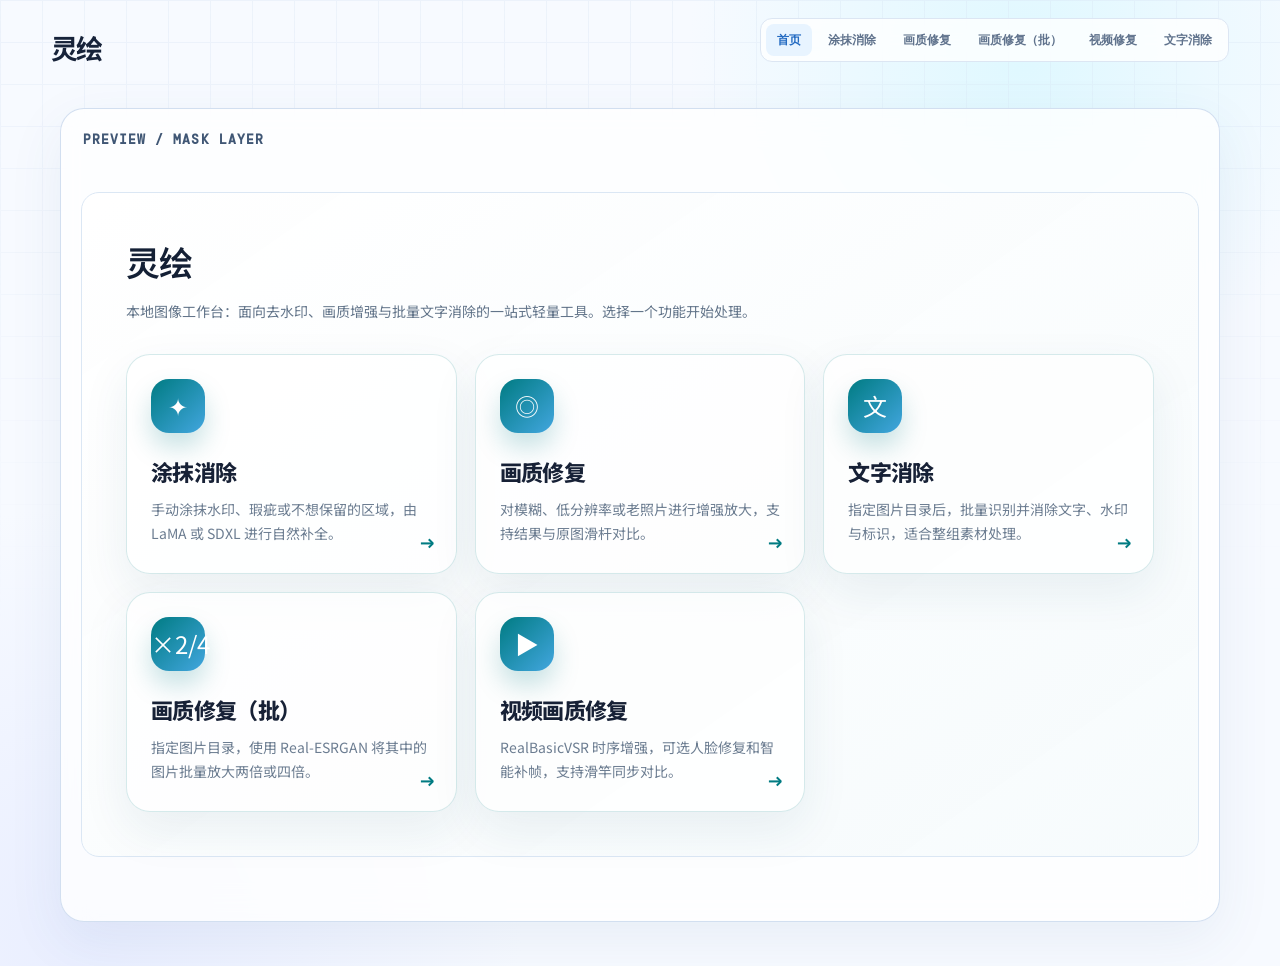
==== commit 176a905e: "[feature] support video fix" ====
--- a/app/static/index.html
+++ b/app/static/index.html
@@ -137,6 +137,183 @@
   });
   restoreOriginal?.addEventListener('click', hideCompare);
 })();
+</script>
+
+<style id="lh-video-restore-style">
+.video-restore-mode .grid{grid-template-columns:1fr;max-width:1160px}
+.video-restore-mode .panel,.video-restore-mode .canvas-wrap,.video-restore-mode .batch-view,.video-restore-mode .quality-batch-view,.video-restore-mode .stage>#file{display:none!important}
+.video-restore-mode .stage{grid-column:1;min-height:auto}
+.video-restore-view{display:none}
+.video-restore-mode .video-restore-view{display:grid;grid-template-columns:minmax(0,1fr) 320px;gap:28px}
+.video-workspace{min-width:0}
+.video-workspace h2{margin:0 0 8px;color:#172136;font:800 36px 'Space Grotesk','Noto Sans SC',system-ui;letter-spacing:-.045em}
+.video-workspace>p{margin:0 0 24px;color:#71839b;line-height:1.7}
+.video-drop{position:relative;display:grid;place-items:center;min-height:440px;padding:28px;border:1px dashed rgba(0,123,130,.3);border-radius:22px;background:radial-gradient(circle at 50% 28%,rgba(66,166,223,.12),transparent 34%),#f8fbfd;overflow:hidden}
+.video-drop.is-dragging{border-color:#007b82;box-shadow:0 18px 44px rgba(0,123,130,.12)}
+.video-drop__empty{display:grid;place-items:center;max-width:420px;text-align:center;color:#53697f;font-weight:700;cursor:pointer}
+.video-drop__empty:before{content:'▶';display:grid;place-items:center;width:74px;height:74px;margin-bottom:18px;border-radius:25px;background:linear-gradient(135deg,#007b82,#42a6df);color:#fff;font-size:26px;box-shadow:0 16px 30px rgba(0,123,130,.24)}
+.video-drop__empty small{display:block;margin-top:9px;color:#8998a8;font:500 12px 'DM Mono',monospace}
+.video-compare{position:relative;display:none;width:100%;overflow:hidden;border-radius:18px;background:#101923;box-shadow:0 18px 46px rgba(19,35,54,.18)}
+.video-drop.has-video{display:block;min-height:0;padding:0;border-style:solid;background:#101923}
+.video-drop.has-video .video-drop__empty{display:none}
+.video-drop.has-video .video-compare{display:block}
+.video-compare video{display:block;width:100%;height:auto;max-height:68vh;object-fit:contain;background:#101923}
+.video-compare__after{position:absolute;inset:0 auto 0 0;width:50%;overflow:hidden;border-right:3px solid #42a6df;pointer-events:none}
+.video-compare__after[hidden]{display:none}
+.video-compare__after video{position:absolute;inset:0 auto auto 0;width:var(--video-width,100%);max-width:none}
+.video-compare__handle{position:absolute;top:0;bottom:0;left:50%;width:0;display:grid;place-items:center;pointer-events:none}
+.video-compare__handle span{display:grid;place-items:center;width:46px;height:46px;border-radius:50%;background:#007b82;color:#fff;box-shadow:0 10px 26px rgba(0,123,130,.34);font-size:18px}
+.video-compare__label{position:absolute;top:14px;padding:6px 10px;border-radius:999px;background:rgba(12,24,37,.72);color:#fff;font:600 12px 'Noto Sans SC',system-ui;pointer-events:none}
+.video-compare__label.before{left:14px}.video-compare__label.after{right:14px;background:rgba(0,123,130,.82)}
+.video-compare__range{position:absolute!important;inset:0!important;width:100%!important;height:100%!important;opacity:0!important;cursor:ew-resize!important}
+.video-player-controls{display:none;grid-template-columns:44px 1fr auto;align-items:center;gap:12px;margin-top:12px;padding:10px 12px;border:1px solid #e4ebf1;border-radius:14px;background:#fff;box-shadow:0 8px 24px rgba(23,35,54,.06)}
+.video-drop.has-video+.video-player-controls{display:grid}
+.video-player-controls button{width:44px!important;height:38px!important;margin:0!important;padding:0!important;border-radius:999px!important}
+.video-player-controls input{height:24px;margin:0;padding:0;accent-color:#007b82;cursor:pointer}.video-player-controls input::-webkit-slider-runnable-track{height:5px;border-radius:99px;background:#dfe8ee}.video-player-controls input::-webkit-slider-thumb{margin-top:-5px}.video-time{color:#61758a;font:500 11px 'DM Mono',monospace;white-space:nowrap}
+.video-control{align-self:start;padding:22px;border:1px solid var(--line);border-radius:18px;background:#fff;box-shadow:0 12px 34px rgba(23,33,54,.06)}
+.video-control h3{margin:0 0 18px;color:#172136;font-size:16px}.video-control label{margin:15px 0 8px;font-size:12px;font-weight:700}
+.video-control input[type=file]{position:absolute;width:1px;height:1px;opacity:0;pointer-events:none}
+.video-switch{display:flex!important;align-items:flex-start;gap:11px;padding:13px;margin:9px 0!important;border:1px solid #e5ebf2;border-radius:13px;cursor:pointer}
+.video-switch input{flex:0 0 auto;width:18px;height:18px;margin:1px 0 0;accent-color:#007b82}
+.video-switch span{color:#34495f;font-weight:700}.video-switch small{display:block;margin-top:4px;color:#8493a3;font-weight:500;line-height:1.5}
+.video-control button{width:100%;margin-top:18px}.video-control button:disabled{opacity:.55;cursor:not-allowed;transform:none}
+.video-progress{height:9px;margin:18px 0 12px;overflow:hidden;border-radius:99px;background:#e8eef3}.video-progress span{display:block;width:0;height:100%;border-radius:inherit;background:linear-gradient(90deg,#007b82,#42a6df);transition:width .3s ease}
+.video-status{min-height:42px;color:#487987;font-size:12px;line-height:1.6}
+.video-pipeline{display:grid;gap:8px;margin-top:18px}.video-pipeline div{display:flex;align-items:center;gap:9px;color:#8a98a6;font:500 11px 'DM Mono',monospace}.video-pipeline div:before{content:'';width:8px;height:8px;border-radius:50%;background:#d4dde5}.video-pipeline div.active{color:#007b82}.video-pipeline div.active:before{background:#42a6df;box-shadow:0 0 0 4px rgba(66,166,223,.13)}
+.video-pipeline div.skipped{text-decoration:line-through;opacity:.52}
+.video-download{display:none;margin-top:10px;padding:11px;border-radius:11px;background:#e8f8f7;color:#007b82;text-align:center;text-decoration:none;font-weight:700}.video-download.is-visible{display:block}
+@media(max-width:850px){.video-restore-mode .video-restore-view{grid-template-columns:1fr}.video-workspace h2{font-size:30px}.video-drop{min-height:330px}.video-control{order:-1}.video-compare__handle span{width:40px;height:40px}}
+</style>
+<script id="lh-video-restore">
+window.addEventListener('load', () => {
+  const navButton = document.createElement('button');
+  navButton.dataset.mode = 'video';
+  navButton.textContent = '视频修复';
+  document.querySelector('.top-nav button[data-mode="restore-batch"]')?.after(navButton);
+
+  const view = document.createElement('section');
+  view.className = 'video-restore-view';
+  view.innerHTML = `
+    <div class="video-workspace">
+      <h2>视频画质修复</h2>
+      <p>时序超分保留画面连续性，可按需修复人脸与提升帧率。完成后拖动滑竿查看同一帧的前后差异。</p>
+      <div class="video-drop" id="videoDrop">
+        <label class="video-drop__empty" for="videoFile">选择或拖入视频<small>MP4 · MOV · AVI · MKV · WEBM</small></label>
+        <div class="video-compare">
+          <video class="video-before" playsinline preload="metadata"></video>
+          <div class="video-compare__after" hidden><video class="video-after" muted playsinline preload="metadata"></video></div>
+          <span class="video-compare__label before">原视频</span><span class="video-compare__label after">修复后</span>
+          <div class="video-compare__handle"><span>↔</span></div>
+          <input class="video-compare__range" type="range" min="0" max="100" value="50" aria-label="对比原视频和修复后视频">
+        </div>
+      </div>
+      <div class="video-player-controls"><button type="button" aria-label="播放视频">▶</button><input type="range" min="0" max="1000" value="0" aria-label="视频进度"><span class="video-time">00:00 / 00:00</span></div>
+    </div>
+    <aside class="video-control">
+      <h3>处理选项</h3>
+      <input id="videoFile" type="file" accept="video/mp4,video/quicktime,video/x-m4v,video/x-msvideo,video/x-matroska,video/webm">
+      <label class="video-switch"><input id="videoCodeFormer" type="checkbox"><span>人脸修复<small>检测到人脸时使用 CodeFormer</small></span></label>
+      <label class="video-switch"><input id="videoRife" type="checkbox"><span>智能补帧<small>使用 RIFE 将原帧率提升 2 倍</small></span></label>
+      <button id="runVideoRestore" type="button" disabled>开始视频修复</button>
+      <div class="video-progress"><span></span></div><div class="video-status">请先选择视频</div>
+      <div class="video-pipeline"><div data-at="3">FFmpeg 解码</div><div data-at="24">RealBasicVSR</div><div data-at="58" data-option="codeformer">CodeFormer（可选）</div><div data-at="76" data-option="rife">RIFE（可选）</div><div data-at="90">FFmpeg 编码</div></div>
+      <a class="video-download" download="restored.mp4">下载修复视频</a>
+    </aside>`;
+  stage.append(view);
+  const homeCards = document.querySelector('.home-cards');
+  if (homeCards) {
+    const card = document.createElement('article');
+    card.className = 'home-card'; card.dataset.target = 'video';
+    card.innerHTML = '<span class="home-card__icon">▶</span><h3>视频画质修复</h3><p>RealBasicVSR 时序增强，可选人脸修复和智能补帧，支持滑竿同步对比。</p><span class="home-card__go">→</span>';
+    homeCards.append(card);
+  }
+  document.querySelector('.top-nav button[data-mode="home"]')?.addEventListener('click', () => {
+    batchCopy.textContent = '本地图像与视频工作台：面向去水印、画质增强、视频修复与批量处理的一站式本地工具。选择一个功能开始处理。';
+  });
+
+  const drop = view.querySelector('#videoDrop'), input = view.querySelector('#videoFile');
+  const before = view.querySelector('.video-before'), after = view.querySelector('.video-after');
+  const afterClip = view.querySelector('.video-compare__after'), handle = view.querySelector('.video-compare__handle');
+  const compareRange = view.querySelector('.video-compare__range'), run = view.querySelector('#runVideoRestore');
+  const progress = view.querySelector('.video-progress span'), status = view.querySelector('.video-status');
+  const download = view.querySelector('.video-download'), play = view.querySelector('.video-player-controls button');
+  const timeline = view.querySelector('.video-player-controls input'), time = view.querySelector('.video-time');
+  let selected, sourceUrl, resultUrl;
+
+  const hasAfterVideo = () => !afterClip.hidden && !!after.src && after.readyState >= HTMLMediaElement.HAVE_METADATA;
+  const setPlayingState = playing => {
+    play.textContent = playing ? '❚❚' : '▶';
+    play.setAttribute('aria-label', playing ? '暂停视频' : '播放视频');
+    play.title = playing ? '暂停' : '播放';
+  };
+
+  const setMode = enabled => {
+    appShell.classList.toggle('video-restore-mode', enabled);
+    if (enabled) {
+      appShell.classList.remove('home-mode', 'text-mode', 'restore-batch-mode');
+      document.querySelectorAll('.top-nav button').forEach(button => button.classList.toggle('active', button === navButton));
+    } else { before.pause(); after.pause(); }
+  };
+  navButton.addEventListener('click', () => requestAnimationFrame(() => setMode(true)));
+  document.querySelector('.top-nav').addEventListener('click', event => { if (event.target !== navButton) setMode(false); });
+
+  const formatTime = value => {
+    if (!Number.isFinite(value)) return '00:00';
+    const minutes = Math.floor(value / 60), seconds = Math.floor(value % 60);
+    return String(minutes).padStart(2,'0') + ':' + String(seconds).padStart(2,'0');
+  };
+  const syncVideoWidth = () => view.querySelector('.video-compare').style.setProperty('--video-width', before.clientWidth + 'px');
+  new ResizeObserver(syncVideoWidth).observe(before);
+  const loadVideo = file => {
+    if (!file || (!file.type.startsWith('video/') && !/\.(mp4|mov|m4v|avi|mkv|webm)$/i.test(file.name))) { status.textContent = '请选择支持的视频文件'; return; }
+    selected = file;
+    if (sourceUrl) URL.revokeObjectURL(sourceUrl);
+    sourceUrl = URL.createObjectURL(file);
+    before.pause(); after.pause(); before.src = sourceUrl; before.load();
+    after.removeAttribute('src'); after.load(); setPlayingState(false);
+    afterClip.hidden = true; drop.classList.add('has-video'); run.disabled = false;
+    status.textContent = `${file.name} · ${(file.size / 1048576).toFixed(1)} MB`;
+    download.classList.remove('is-visible'); progress.style.width = '0%';
+  };
+  input.addEventListener('change', () => loadVideo(input.files[0]));
+  ['dragenter','dragover'].forEach(type => drop.addEventListener(type, event => { event.preventDefault(); drop.classList.add('is-dragging'); }));
+  ['dragleave','dragend'].forEach(type => drop.addEventListener(type, () => drop.classList.remove('is-dragging')));
+  drop.addEventListener('drop', event => { event.preventDefault(); drop.classList.remove('is-dragging'); loadVideo([...event.dataTransfer.files].find(file => file.type.startsWith('video/') || /\.(mp4|mov|m4v|avi|mkv|webm)$/i.test(file.name))); });
+
+  const setCompare = value => { const position = Math.max(0, Math.min(100, Number(value))); afterClip.style.width = position + '%'; handle.style.left = position + '%'; compareRange.value = position; };
+  compareRange.addEventListener('input', event => setCompare(event.target.value));
+  before.addEventListener('loadedmetadata', () => { timeline.value = 0; time.textContent = `00:00 / ${formatTime(before.duration)}`; syncVideoWidth(); });
+  before.addEventListener('play', () => { if (hasAfterVideo()) { after.currentTime = before.currentTime; after.play().catch(() => {}); } setPlayingState(true); });
+  before.addEventListener('pause', () => { after.pause(); setPlayingState(false); });
+  before.addEventListener('timeupdate', () => { timeline.value = before.duration ? before.currentTime / before.duration * 1000 : 0; time.textContent = `${formatTime(before.currentTime)} / ${formatTime(before.duration)}`; if (hasAfterVideo() && Math.abs(after.currentTime - before.currentTime) > .08) after.currentTime = before.currentTime; });
+  play.addEventListener('click', () => before.paused ? before.play() : before.pause());
+  timeline.addEventListener('input', () => { if (!Number.isFinite(before.duration)) return; before.currentTime = before.duration * timeline.value / 1000; if (hasAfterVideo()) after.currentTime = before.currentTime; });
+
+  const setProgress = value => {
+    progress.style.width = Math.max(0, Math.min(100, Number(value) || 0)) + '%';
+    view.querySelectorAll('.video-pipeline div').forEach(item => item.classList.toggle('active', !item.classList.contains('skipped') && Number(item.dataset.at) <= value));
+  };
+  run.addEventListener('click', async () => {
+    if (!selected) return;
+    const data = new FormData(), jobId = 'video-' + Date.now() + '-' + Math.random().toString(16).slice(2);
+    const useCodeFormer = view.querySelector('#videoCodeFormer').checked, useRife = view.querySelector('#videoRife').checked;
+    data.append('video', selected); data.append('codeformer', useCodeFormer); data.append('rife', useRife); data.append('job_id', jobId);
+    view.querySelector('[data-option="codeformer"]').classList.toggle('skipped', !useCodeFormer);
+    view.querySelector('[data-option="rife"]').classList.toggle('skipped', !useRife);
+    run.disabled = true; status.textContent = '正在上传视频…'; setProgress(1); download.classList.remove('is-visible');
+    let events;
+    try {
+      events = new EventSource('/api/progress/' + encodeURIComponent(jobId));
+      events.onmessage = event => { const state = JSON.parse(event.data); status.textContent = state.message; setProgress(state.percent || 0); if (state.done) events.close(); };
+      const response = await fetch('/api/video-restore', {method:'POST', body:data});
+      if (!response.ok) throw Error(await readErrorMessage(response));
+      const blob = await response.blob(); if (resultUrl) URL.revokeObjectURL(resultUrl); resultUrl = URL.createObjectURL(blob);
+      after.src = resultUrl; after.load(); after.addEventListener('loadedmetadata', () => { after.currentTime = before.currentTime; }, {once:true}); afterClip.hidden = false; setCompare(50); setProgress(100);
+      download.href = resultUrl; download.classList.add('is-visible'); status.textContent = '修复完成，可播放并拖动滑竿对比。';
+    } catch (error) { status.textContent = '处理失败：' + error.message; }
+    finally { events?.close(); run.disabled = false; }
+  });
+});
 </script>
 
 <style id="lh-responsive-preview-and-batch-restore-style">
